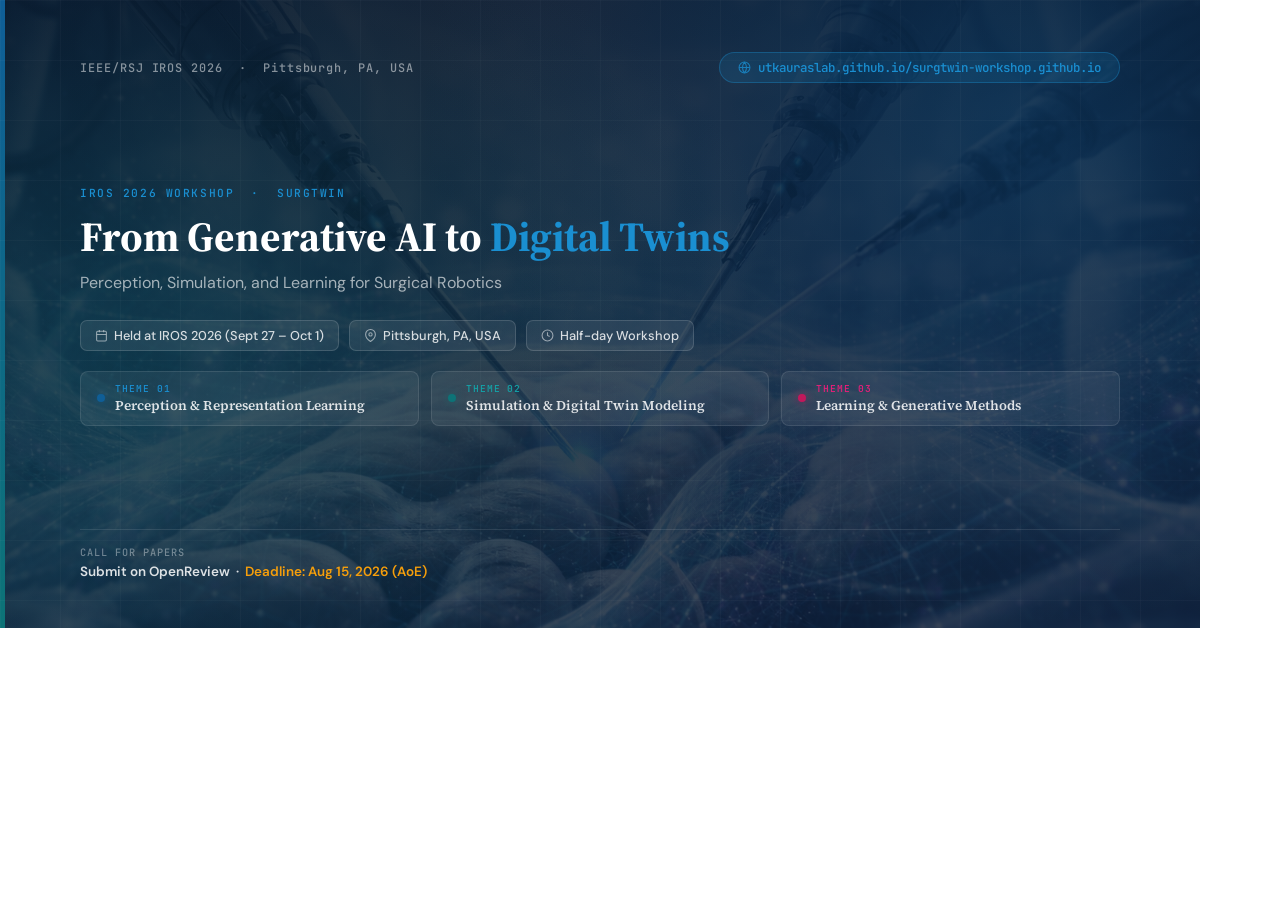
==== banner.html @ afe58e02 "update" ====
<!DOCTYPE html>
<html lang="en">
<head>
    <meta charset="UTF-8">
    <meta name="viewport" content="width=1200">
    <title>SurgTwin Banner</title>
    <link rel="preconnect" href="https://fonts.googleapis.com">
    <link rel="preconnect" href="https://fonts.gstatic.com" crossorigin>
    <link href="https://fonts.googleapis.com/css2?family=Source+Serif+4:opsz,wght@8..60,300;8..60,400;8..60,600;8..60,700&family=DM+Sans:opsz,wght@9..40,300;9..40,400;9..40,500;9..40,600;9..40,700&family=JetBrains+Mono:wght@400;500&display=swap" rel="stylesheet">
    <style>
        * { margin: 0; padding: 0; box-sizing: border-box; }

        body {
            width: 1200px;
            height: 628px;
            overflow: hidden;
            font-family: 'DM Sans', sans-serif;
            -webkit-font-smoothing: antialiased;
        }

        .banner {
            width: 1200px;
            height: 628px;
            background:
                linear-gradient(rgba(8, 20, 40, 0.93), rgba(8, 20, 40, 0.78)),
                url("images/hero_banner.png") center/cover no-repeat,
                linear-gradient(135deg, #0c2340 0%, #1a3a5c 30%, #0f5e97 60%, #0d7377 100%);
            position: relative;
            display: flex;
            flex-direction: column;
            justify-content: space-between;
            padding: 52px 80px 48px;
            overflow: hidden;
        }

        .banner::before {
            content: '';
            position: absolute;
            inset: 0;
            background:
                radial-gradient(ellipse 700px 500px at 10% 60%, rgba(13,115,119,0.28), transparent),
                radial-gradient(ellipse 600px 500px at 85% 20%, rgba(15,94,151,0.32), transparent);
            pointer-events: none;
        }

        .banner::after {
            content: '';
            position: absolute;
            inset: 0;
            background-image:
                linear-gradient(rgba(255,255,255,0.025) 1px, transparent 1px),
                linear-gradient(90deg, rgba(255,255,255,0.025) 1px, transparent 1px);
            background-size: 60px 60px;
            pointer-events: none;
        }

        .accent-bar {
            position: absolute;
            left: 0; top: 0; bottom: 0;
            width: 5px;
            background: linear-gradient(to bottom, #0f5e97, #0d7377);
        }

        .inner {
            position: relative;
            z-index: 1;
            display: flex;
            flex-direction: column;
            height: 100%;
            justify-content: space-between;
        }

        /* top */
        .top-bar {
            display: flex;
            align-items: center;
            justify-content: space-between;
        }

        .iros-badge {
            font-family: 'JetBrains Mono', monospace;
            font-size: 0.74rem;
            font-weight: 500;
            color: rgba(255,255,255,0.5);
            letter-spacing: 0.08em;
        }

        .url-pill {
            display: inline-flex;
            align-items: center;
            gap: 7px;
            background: rgba(26,143,209,0.15);
            border: 1px solid rgba(26,143,209,0.35);
            color: #1a8fd1;
            font-family: 'JetBrains Mono', monospace;
            font-size: 0.78rem;
            font-weight: 500;
            padding: 6px 18px;
            border-radius: 100px;
        }

        .url-pill svg { width: 13px; height: 13px; opacity: 0.8; }

        /* main */
        .main {
            display: flex;
            flex-direction: column;
        }

        .workshop-label {
            font-family: 'JetBrains Mono', monospace;
            font-size: 0.7rem;
            font-weight: 500;
            color: #1a8fd1;
            letter-spacing: 0.14em;
            text-transform: uppercase;
            margin-bottom: 12px;
        }

        h1 {
            font-family: 'Source Serif 4', serif;
            font-weight: 700;
            font-size: 2.6rem;
            color: #fff;
            line-height: 1.18;
            margin-bottom: 10px;
        }

        h1 span { color: #1a8fd1; }

        .subtitle {
            font-size: 1rem;
            color: rgba(255,255,255,0.62);
            font-weight: 400;
            line-height: 1.55;
            margin-bottom: 24px;
        }

        /* meta pills */
        .meta-row {
            display: flex;
            gap: 10px;
            margin-bottom: 20px;
        }

        .meta-pill {
            display: inline-flex;
            align-items: center;
            gap: 6px;
            background: rgba(255,255,255,0.08);
            border: 1px solid rgba(255,255,255,0.14);
            color: rgba(255,255,255,0.82);
            font-size: 0.8rem;
            font-weight: 500;
            padding: 6px 14px;
            border-radius: 7px;
        }

        .meta-pill svg { width: 13px; height: 13px; opacity: 0.65; flex-shrink: 0; }

        /* themes row */
        .themes-row {
            display: flex;
            gap: 12px;
        }

        .theme-chip {
            display: flex;
            align-items: center;
            gap: 10px;
            background: rgba(255,255,255,0.06);
            border: 1px solid rgba(255,255,255,0.1);
            border-radius: 8px;
            padding: 10px 16px;
            flex: 1;
        }

        .theme-dot {
            width: 8px;
            height: 8px;
            border-radius: 50%;
            flex-shrink: 0;
        }

        .t1 .theme-dot { background: #0f5e97; box-shadow: 0 0 8px rgba(15,94,151,0.6); }
        .t2 .theme-dot { background: #0d7377; box-shadow: 0 0 8px rgba(13,115,119,0.6); }
        .t3 .theme-dot { background: #c2185b; box-shadow: 0 0 8px rgba(194,24,91,0.6); }

        .theme-chip-num {
            font-family: 'JetBrains Mono', monospace;
            font-size: 0.6rem;
            font-weight: 500;
            letter-spacing: 0.1em;
            text-transform: uppercase;
            margin-bottom: 2px;
        }

        .t1 .theme-chip-num { color: #1a8fd1; }
        .t2 .theme-chip-num { color: #14a3a8; }
        .t3 .theme-chip-num { color: #e91e7a; }

        .theme-chip-title {
            font-family: 'Source Serif 4', serif;
            font-weight: 600;
            font-size: 0.84rem;
            color: rgba(255,255,255,0.85);
            line-height: 1.3;
        }

        /* bottom */
        .bottom-bar {
            display: flex;
            align-items: center;
            justify-content: space-between;
            padding-top: 16px;
            border-top: 1px solid rgba(255,255,255,0.1);
        }

        .cfp-label {
            font-family: 'JetBrains Mono', monospace;
            font-size: 0.64rem;
            font-weight: 500;
            color: rgba(255,255,255,0.38);
            letter-spacing: 0.1em;
            text-transform: uppercase;
            margin-bottom: 4px;
        }

        .cfp-value {
            font-size: 0.84rem;
            font-weight: 600;
            color: rgba(255,255,255,0.85);
        }

        .cfp-value .deadline { color: #f59e0b; }
    </style>
</head>
<body>
<div class="banner">
    <div class="accent-bar"></div>
    <div class="inner">

        <div class="top-bar">
            <div class="iros-badge">IEEE/RSJ IROS 2026 &nbsp;·&nbsp; Pittsburgh, PA, USA</div>
            <div class="url-pill">
                <svg viewBox="0 0 24 24" fill="none" stroke="currentColor" stroke-width="2"><circle cx="12" cy="12" r="10"/><path d="M2 12h20M12 2a15.3 15.3 0 010 20M12 2a15.3 15.3 0 000 20"/></svg>
                utkauraslab.github.io/surgtwin-workshop.github.io
            </div>
        </div>

        <div class="main">
            <div class="workshop-label">IROS 2026 Workshop &nbsp;·&nbsp; SurgTwin</div>
            <h1>From Generative AI to <span>Digital Twins</span></h1>
            <p class="subtitle">Perception, Simulation, and Learning for Surgical Robotics</p>
            <div class="meta-row">
                <div class="meta-pill">
                    <svg viewBox="0 0 24 24" fill="none" stroke="currentColor" stroke-width="2"><rect x="3" y="4" width="18" height="18" rx="2"/><path d="M16 2v4M8 2v4M3 10h18"/></svg>
                    Held at IROS 2026 (Sept 27 – Oct 1)
                </div>
                <div class="meta-pill">
                    <svg viewBox="0 0 24 24" fill="none" stroke="currentColor" stroke-width="2"><path d="M21 10c0 7-9 13-9 13s-9-6-9-13a9 9 0 1118 0z"/><circle cx="12" cy="10" r="3"/></svg>
                    Pittsburgh, PA, USA
                </div>
                <div class="meta-pill">
                    <svg viewBox="0 0 24 24" fill="none" stroke="currentColor" stroke-width="2"><circle cx="12" cy="12" r="10"/><path d="M12 6v6l4 2"/></svg>
                    Half-day Workshop
                </div>
            </div>
            <div class="themes-row">
                <div class="theme-chip t1">
                    <span class="theme-dot"></span>
                    <div class="theme-chip-text">
                        <div class="theme-chip-num">Theme 01</div>
                        <div class="theme-chip-title">Perception &amp; Representation Learning</div>
                    </div>
                </div>
                <div class="theme-chip t2">
                    <span class="theme-dot"></span>
                    <div class="theme-chip-text">
                        <div class="theme-chip-num">Theme 02</div>
                        <div class="theme-chip-title">Simulation &amp; Digital Twin Modeling</div>
                    </div>
                </div>
                <div class="theme-chip t3">
                    <span class="theme-dot"></span>
                    <div class="theme-chip-text">
                        <div class="theme-chip-num">Theme 03</div>
                        <div class="theme-chip-title">Learning &amp; Generative Methods</div>
                    </div>
                </div>
            </div>
        </div>

        <div class="bottom-bar">
            <div>
                <div class="cfp-label">Call for Papers</div>
                <div class="cfp-value">Submit on OpenReview &nbsp;·&nbsp; <span class="deadline">Deadline: Aug 15, 2026 (AoE)</span></div>
            </div>
        </div>

    </div>
</div>
</body>
</html>
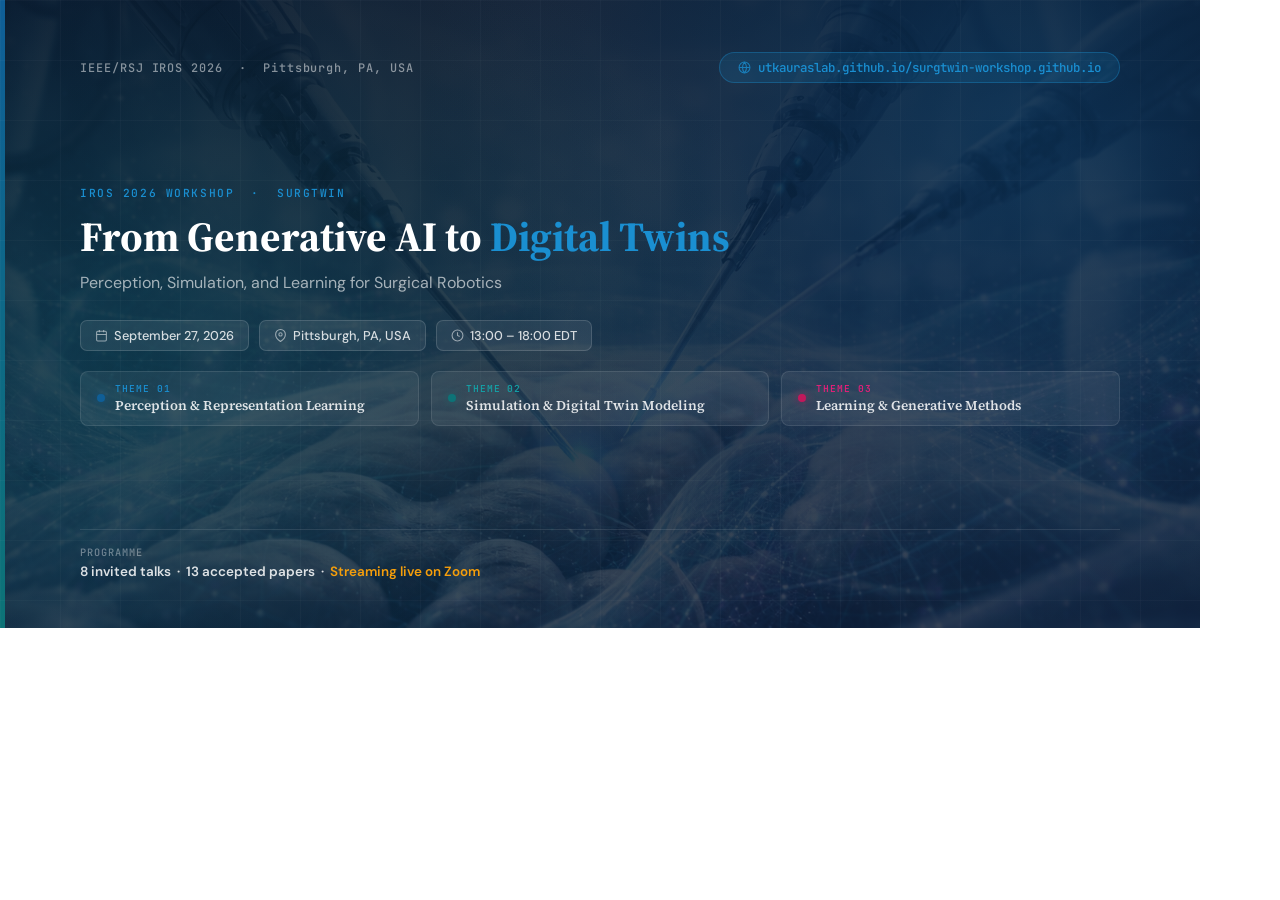
==== commit 52fabc0f: "update" ====
--- a/banner.html
+++ b/banner.html
@@ -255,7 +255,7 @@
             <div class="meta-row">
                 <div class="meta-pill">
                     <svg viewBox="0 0 24 24" fill="none" stroke="currentColor" stroke-width="2"><rect x="3" y="4" width="18" height="18" rx="2"/><path d="M16 2v4M8 2v4M3 10h18"/></svg>
-                    Held at IROS 2026 (Sept 27 – Oct 1)
+                    September 27, 2026
                 </div>
                 <div class="meta-pill">
                     <svg viewBox="0 0 24 24" fill="none" stroke="currentColor" stroke-width="2"><path d="M21 10c0 7-9 13-9 13s-9-6-9-13a9 9 0 1118 0z"/><circle cx="12" cy="10" r="3"/></svg>
@@ -263,7 +263,7 @@
                 </div>
                 <div class="meta-pill">
                     <svg viewBox="0 0 24 24" fill="none" stroke="currentColor" stroke-width="2"><circle cx="12" cy="12" r="10"/><path d="M12 6v6l4 2"/></svg>
-                    Half-day Workshop
+                    13:00 &ndash; 18:00 EDT
                 </div>
             </div>
             <div class="themes-row">
@@ -293,8 +293,8 @@
 
         <div class="bottom-bar">
             <div>
-                <div class="cfp-label">Call for Papers</div>
-                <div class="cfp-value">Submit on OpenReview &nbsp;·&nbsp; <span class="deadline">Deadline: Aug 15, 2026 (AoE)</span></div>
+                <div class="cfp-label">Programme</div>
+                <div class="cfp-value">8 invited talks &nbsp;·&nbsp; 13 accepted papers &nbsp;·&nbsp; <span class="deadline">Streaming live on Zoom</span></div>
             </div>
         </div>
 
